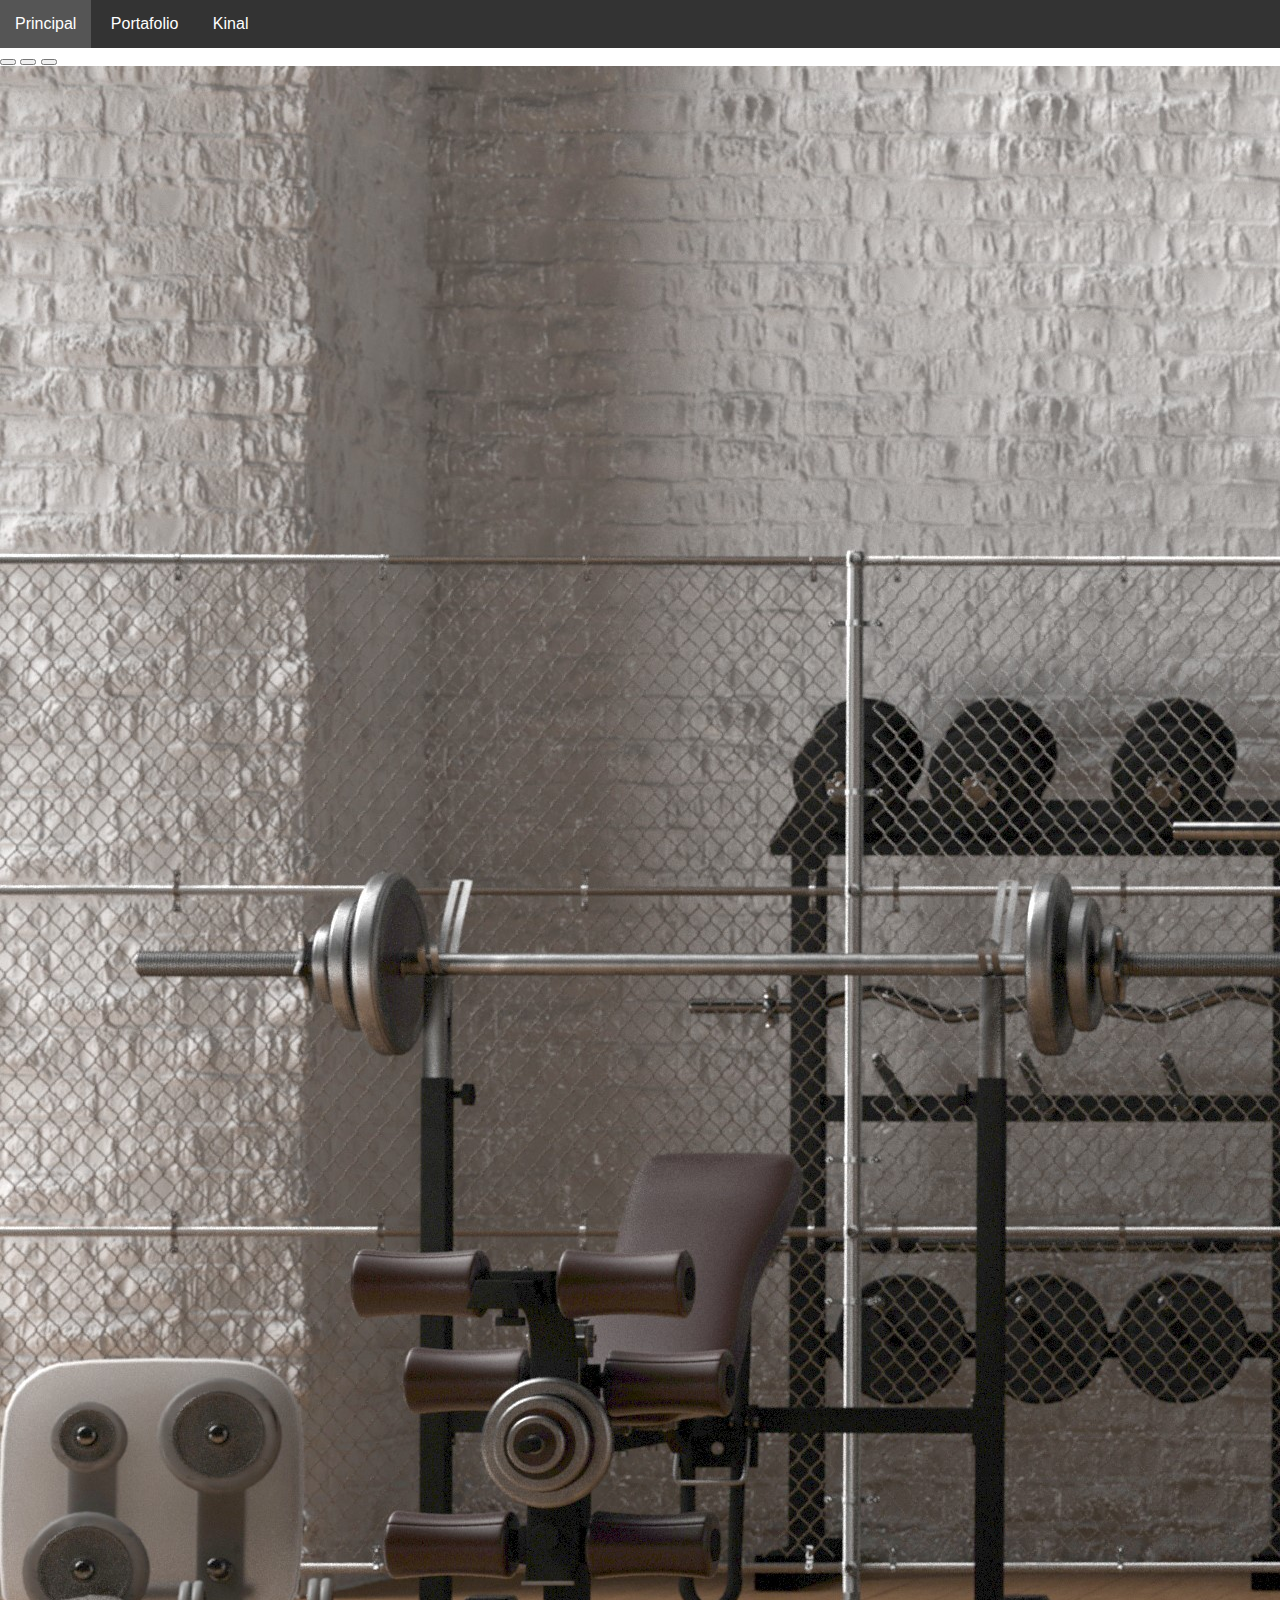
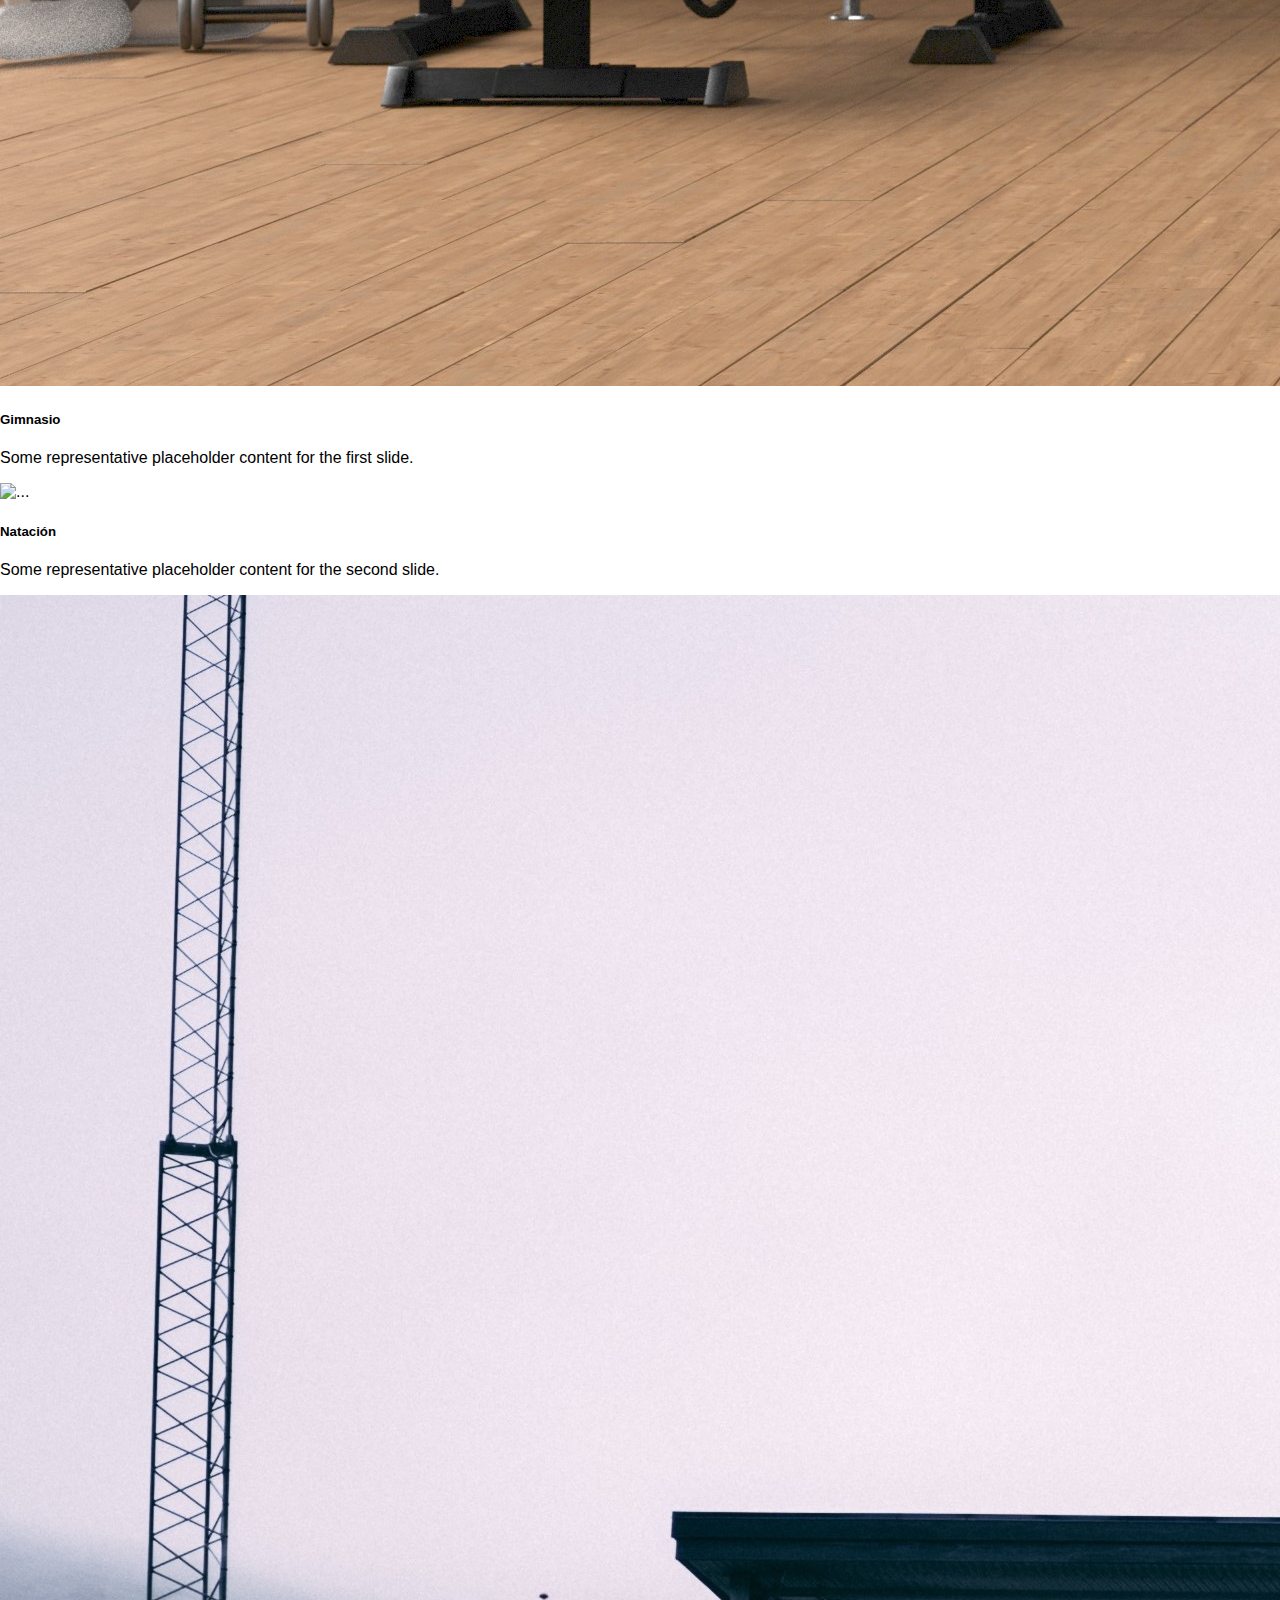
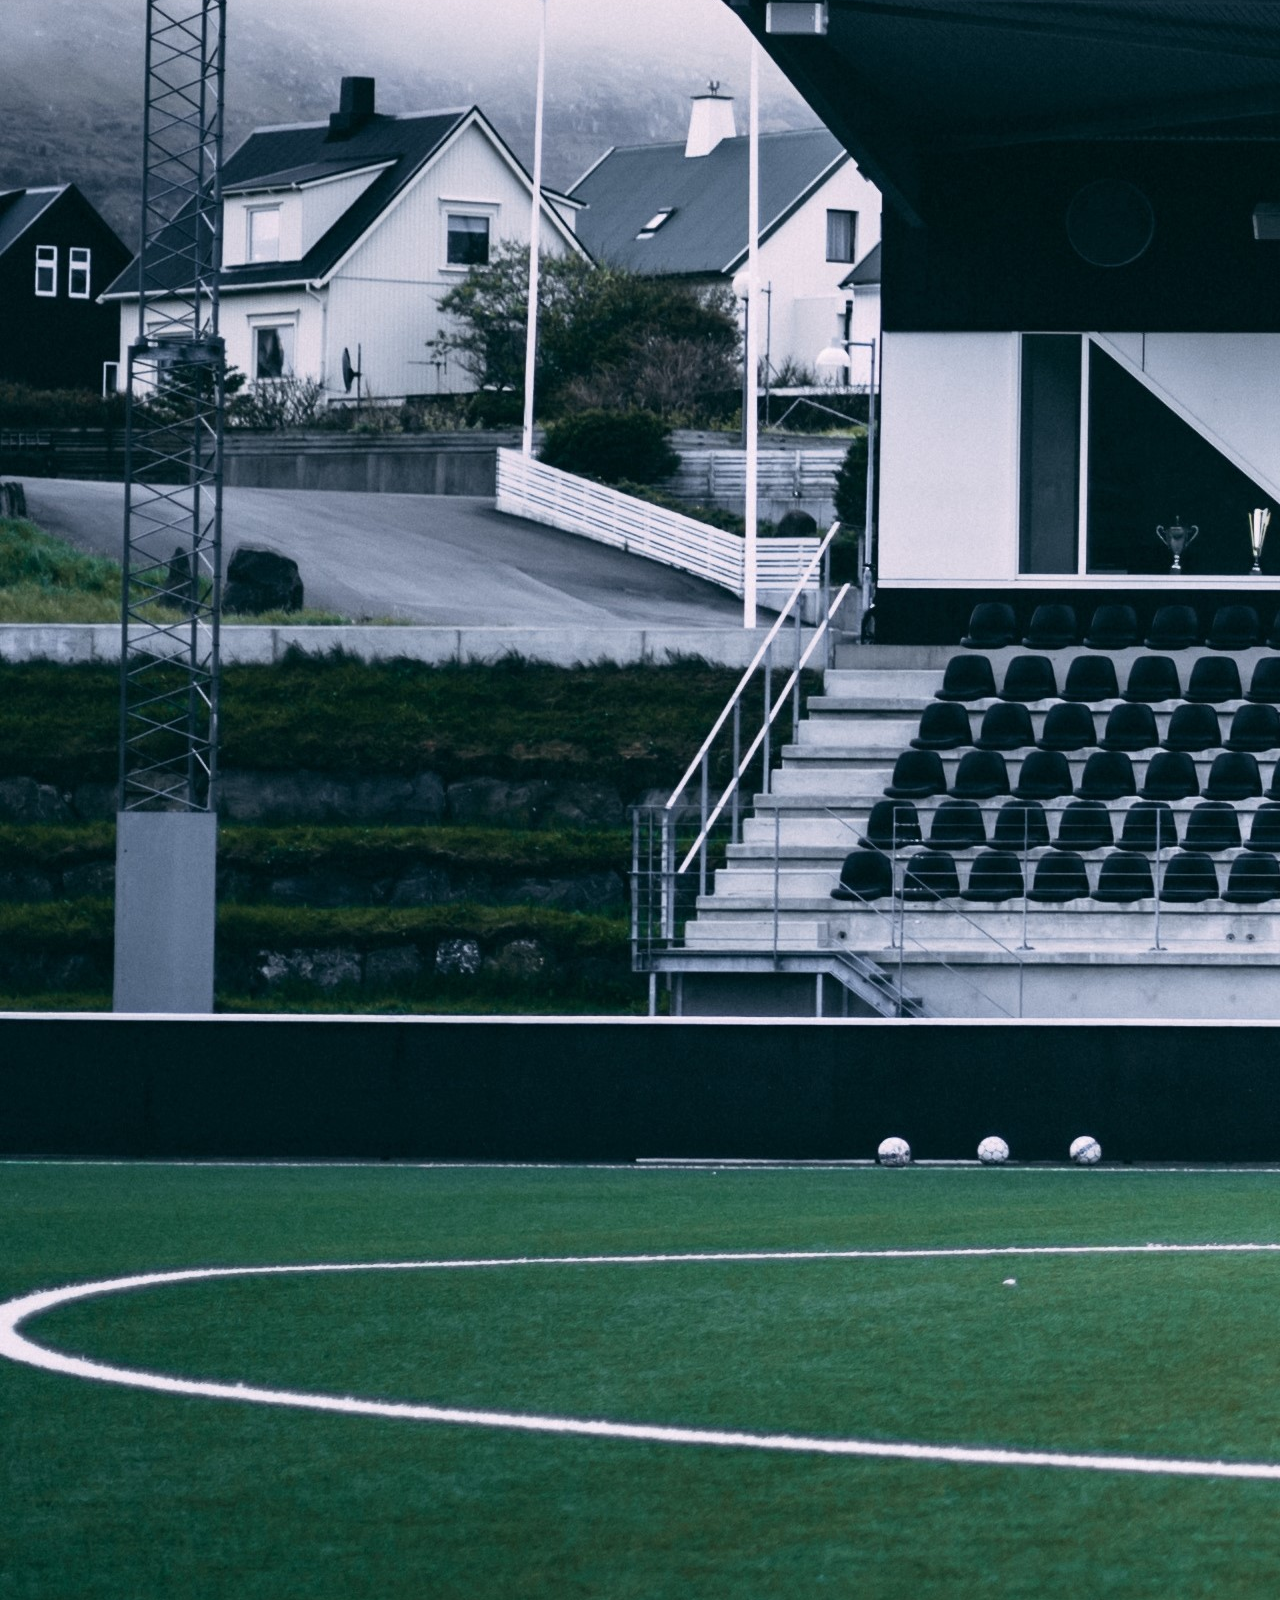
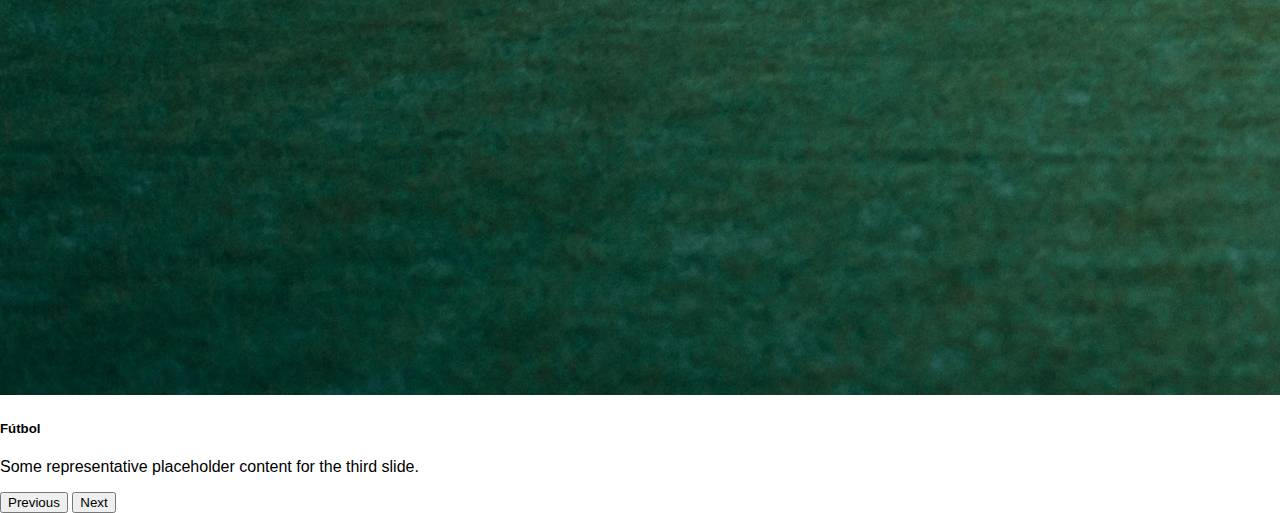
==== index.html @ d489a266 "Se agrego una barra con los temas Principal, portafolio y Kinal y se agrego un carusel con imagenes " ====
<!doctype html>
<html lang="en">

<head>
    <meta charset="utf-8">
    <meta name="viewport" content="width=device-width, initial-scale=1">
    <title>Pagina principal</title>
    <link rel="stylesheet" href="assets/estilos/styleindex.css">
    <link href="https://cdn.jsdelivr.net/npm/bootstrap@5.3.2/dist/css/bootstrap.min.css" rel="stylesheet"
        integrity="sha384-T3c6CoIi6uLrA9TneNEoa7RxnatzjcDSCmG1MXxSR1GAsXEV/Dwwykc2MPK8M2HN" crossorigin="anonymous">
</head>

<body>

    <div class="navbar">
        <ul class="nav-list">
            <li><a href="#">Principal</a></li>
            <li><a href="#">Portafolio</a></li>
            <li><a href="#">Kinal</a></li>
        </ul>
    </div>
    <div id="carousel" class="carousel carousel-dark slide">
        <div class="carousel-indicators">
            <button type="button" data-bs-target="#carousel" data-bs-slide-to="0" class="active"
                aria-current="true" aria-label="Slide 1"></button>
            <button type="button" data-bs-target="#carousel" data-bs-slide-to="1"
                aria-label="Slide 2"></button>
            <button type="button" data-bs-target="#carousel" data-bs-slide-to="2"
                aria-label="Slide 3"></button>
        </div>
        <div class="carousel-inner">
            <div class="carousel-item active" data-bs-interval="10000">
                <img src="Imagenes/1ra.jpg" class="d-block w-100" alt="...">
                <div class="carousel-caption d-none d-md-block">
                    <h5>Gimnasio</h5>
                    <p>Some representative placeholder content for the first slide.</p>
                </div>
            </div>
            <div class="carousel-item" data-bs-interval="2000">
                <img src="Imagenes/2da.jpg" class="d-block w-100" alt="...">
                <div class="carousel-caption d-none d-md-block">
                    <h5>Natación</h5>
                    <p>Some representative placeholder content for the second slide.</p>
                </div>
            </div>
            <div class="carousel-item">
                <img src="Imagenes/3ra.jpg" class="d-block w-100" alt="...">
                <div class="carousel-caption d-none d-md-block">
                    <h5>Fútbol</h5>
                    <p>Some representative placeholder content for the third slide.</p>
                </div>
            </div>
        </div>
        <button class="carousel-control-prev" type="button" data-bs-target="#carousel" data-bs-slide="prev">
            <span class="carousel-control-prev-icon" aria-hidden="true"></span>
            <span class="visually-hidden">Previous</span>
        </button>
        <button class="carousel-control-next" type="button" data-bs-target="#carousel" data-bs-slide="next">
            <span class="carousel-control-next-icon" aria-hidden="true"></span>
            <span class="visually-hidden">Next</span>
        </button>
    </div>

    <script src="https://cdn.jsdelivr.net/npm/bootstrap@5.3.2/dist/js/bootstrap.bundle.min.js"
        integrity="sha384-C6RzsynM9kWDrMNeT87bh95OGNyZPhcTNXj1NW7RuBCsyN/o0jlpcV8Qyq46cDfL"
        crossorigin="anonymous"></script>
</body>

</html>
---- assets/estilos/styleindex.css ----
body {
    margin: 0;
    font-family: Arial, sans-serif;
}

.navbar {
    background-color: #333;
    overflow: hidden;
}


.navbar .nav-list {
    list-style-type: none;
    margin: 0;
    padding: 0;
    float: left;
}

.navbar .nav-list li {
    display: inline;
}

.navbar .nav-list li a {
    display: inline-block;
    padding: 15px;
    color: white;
    text-decoration: none;
}

.navbar .nav-list li a:hover {
    background-color: #555;
}
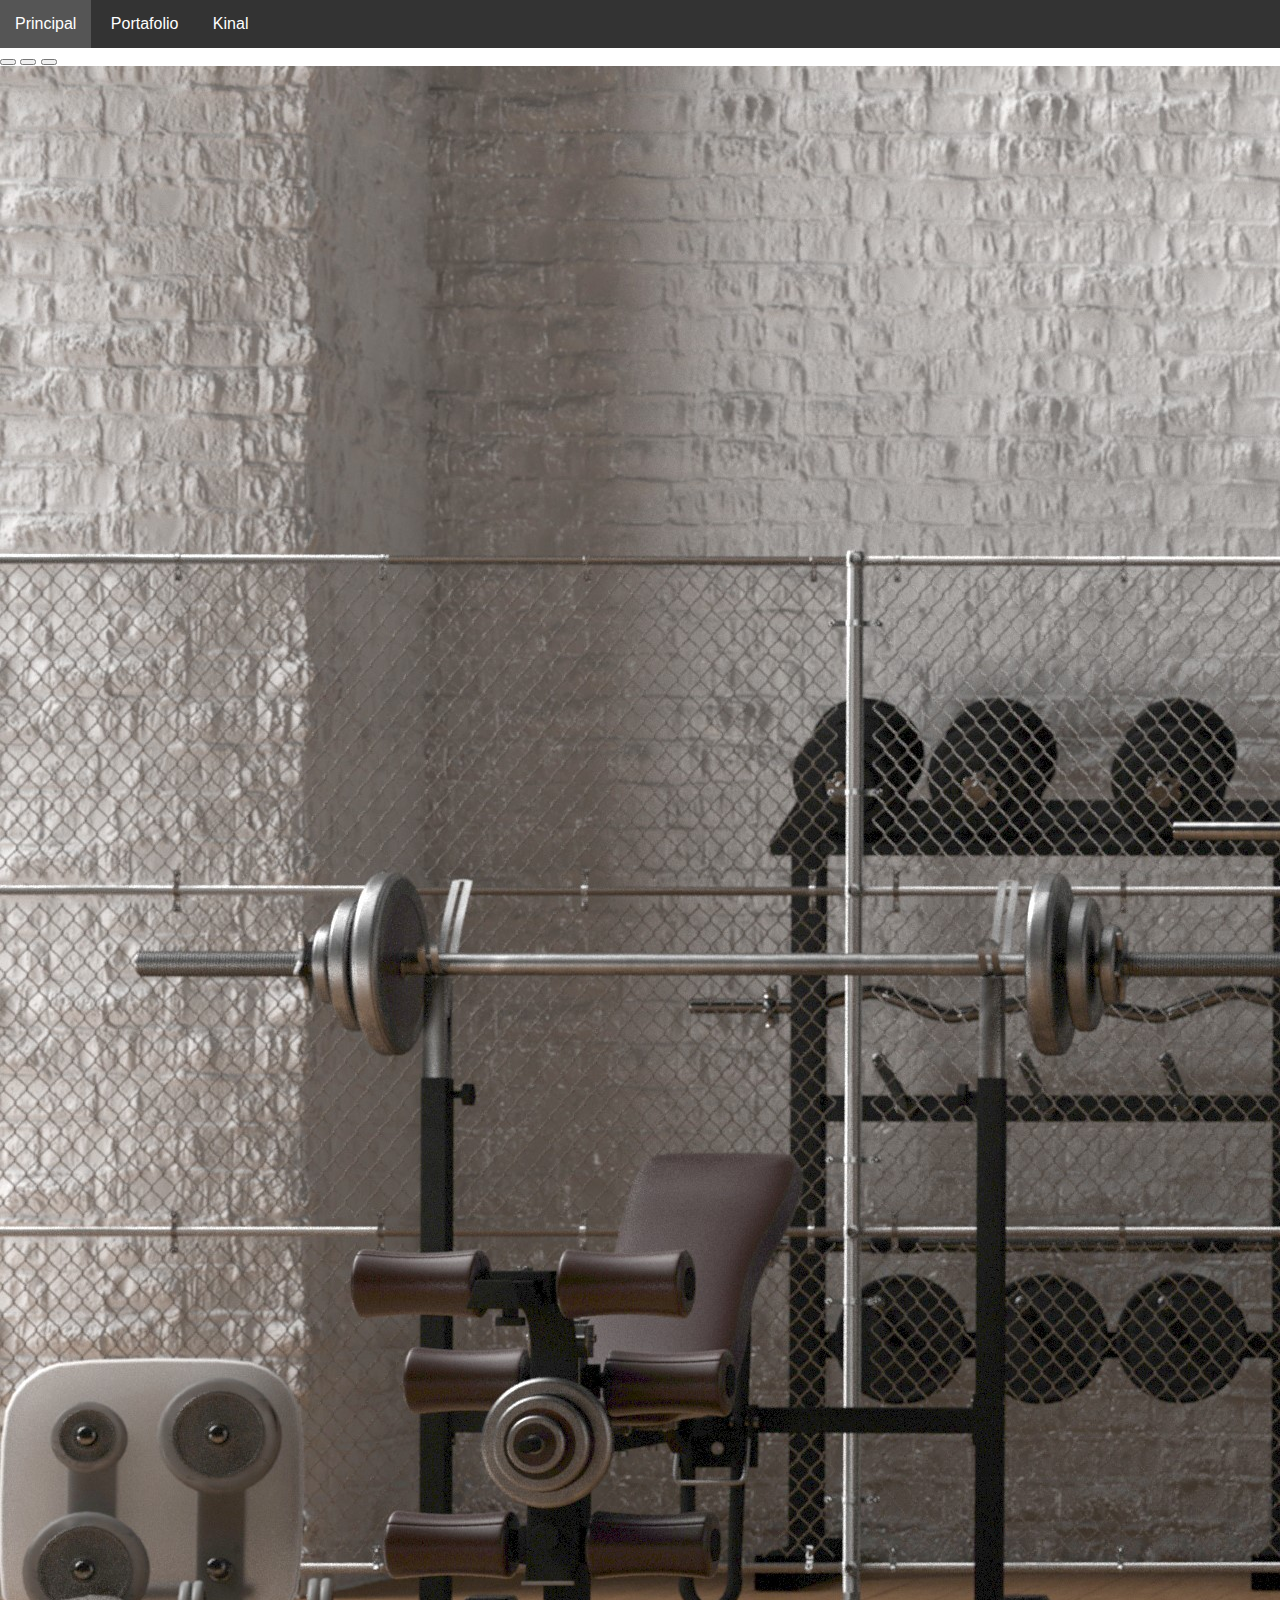
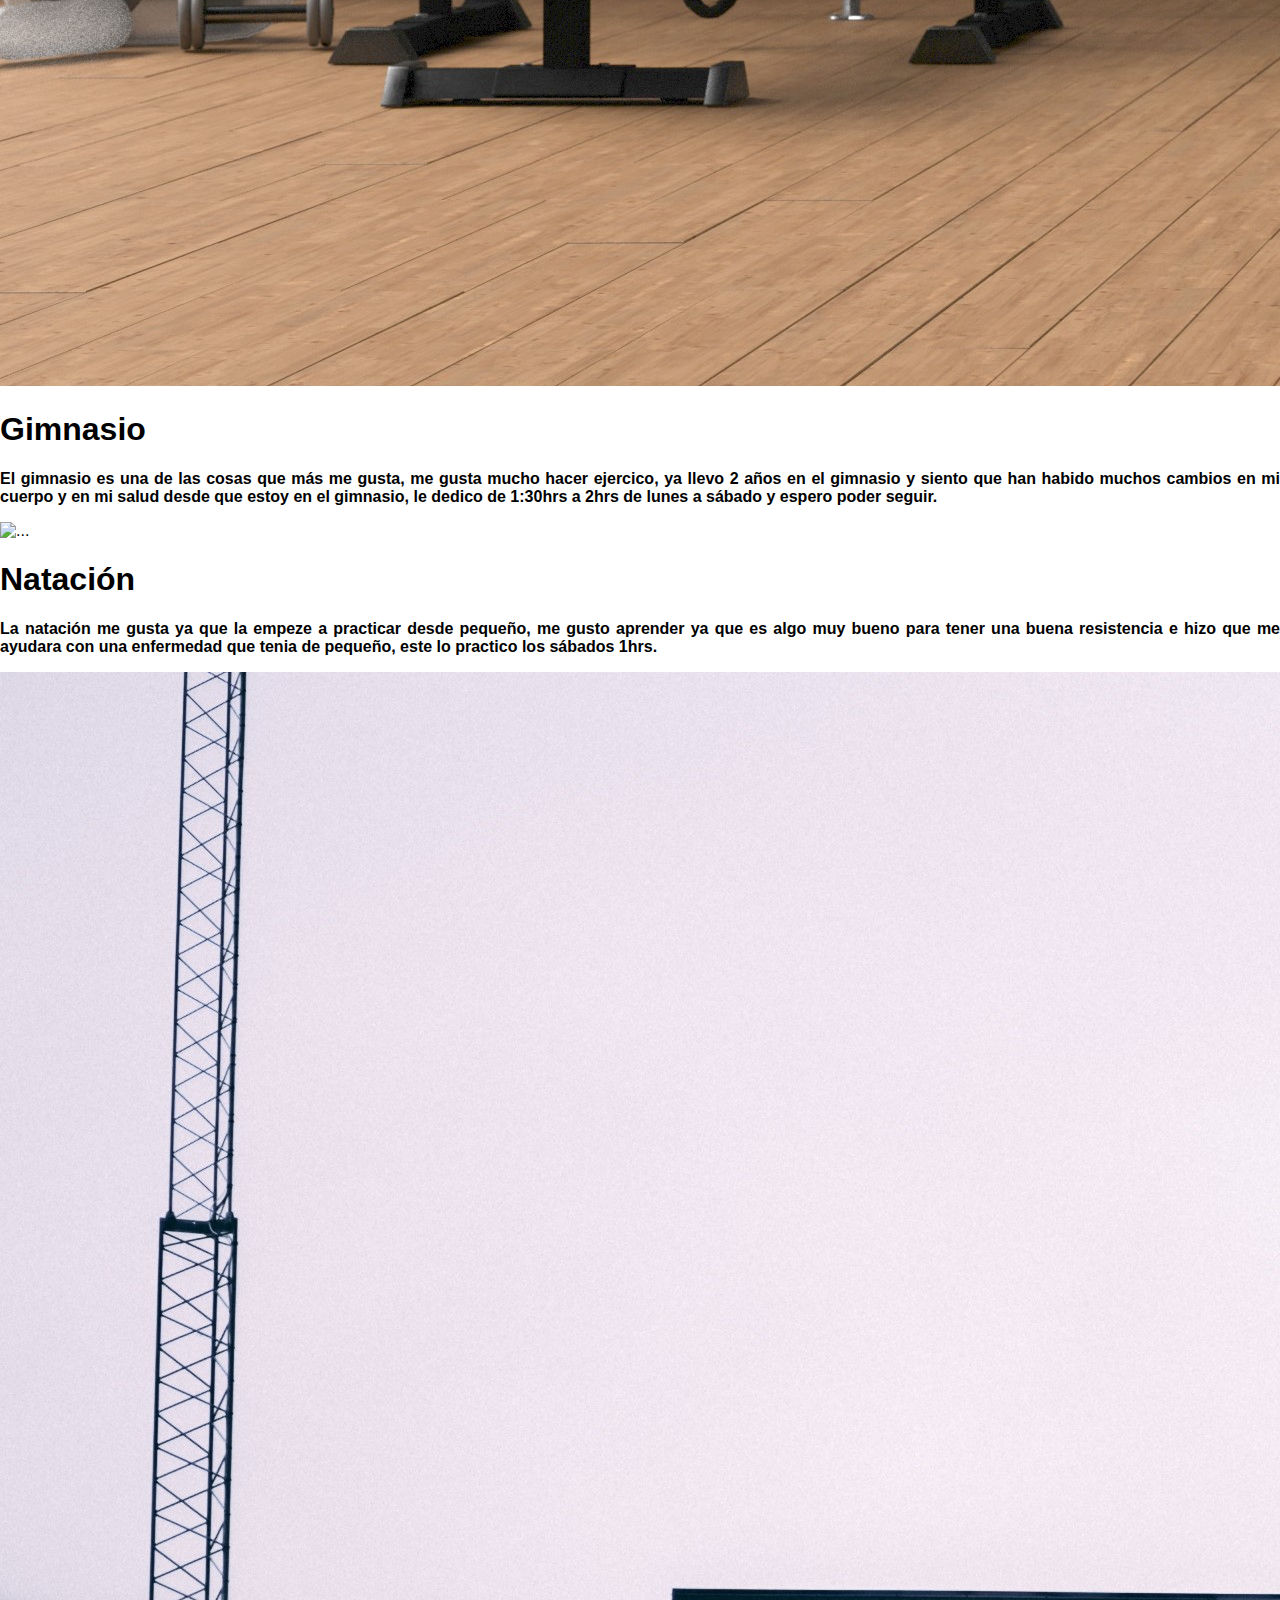
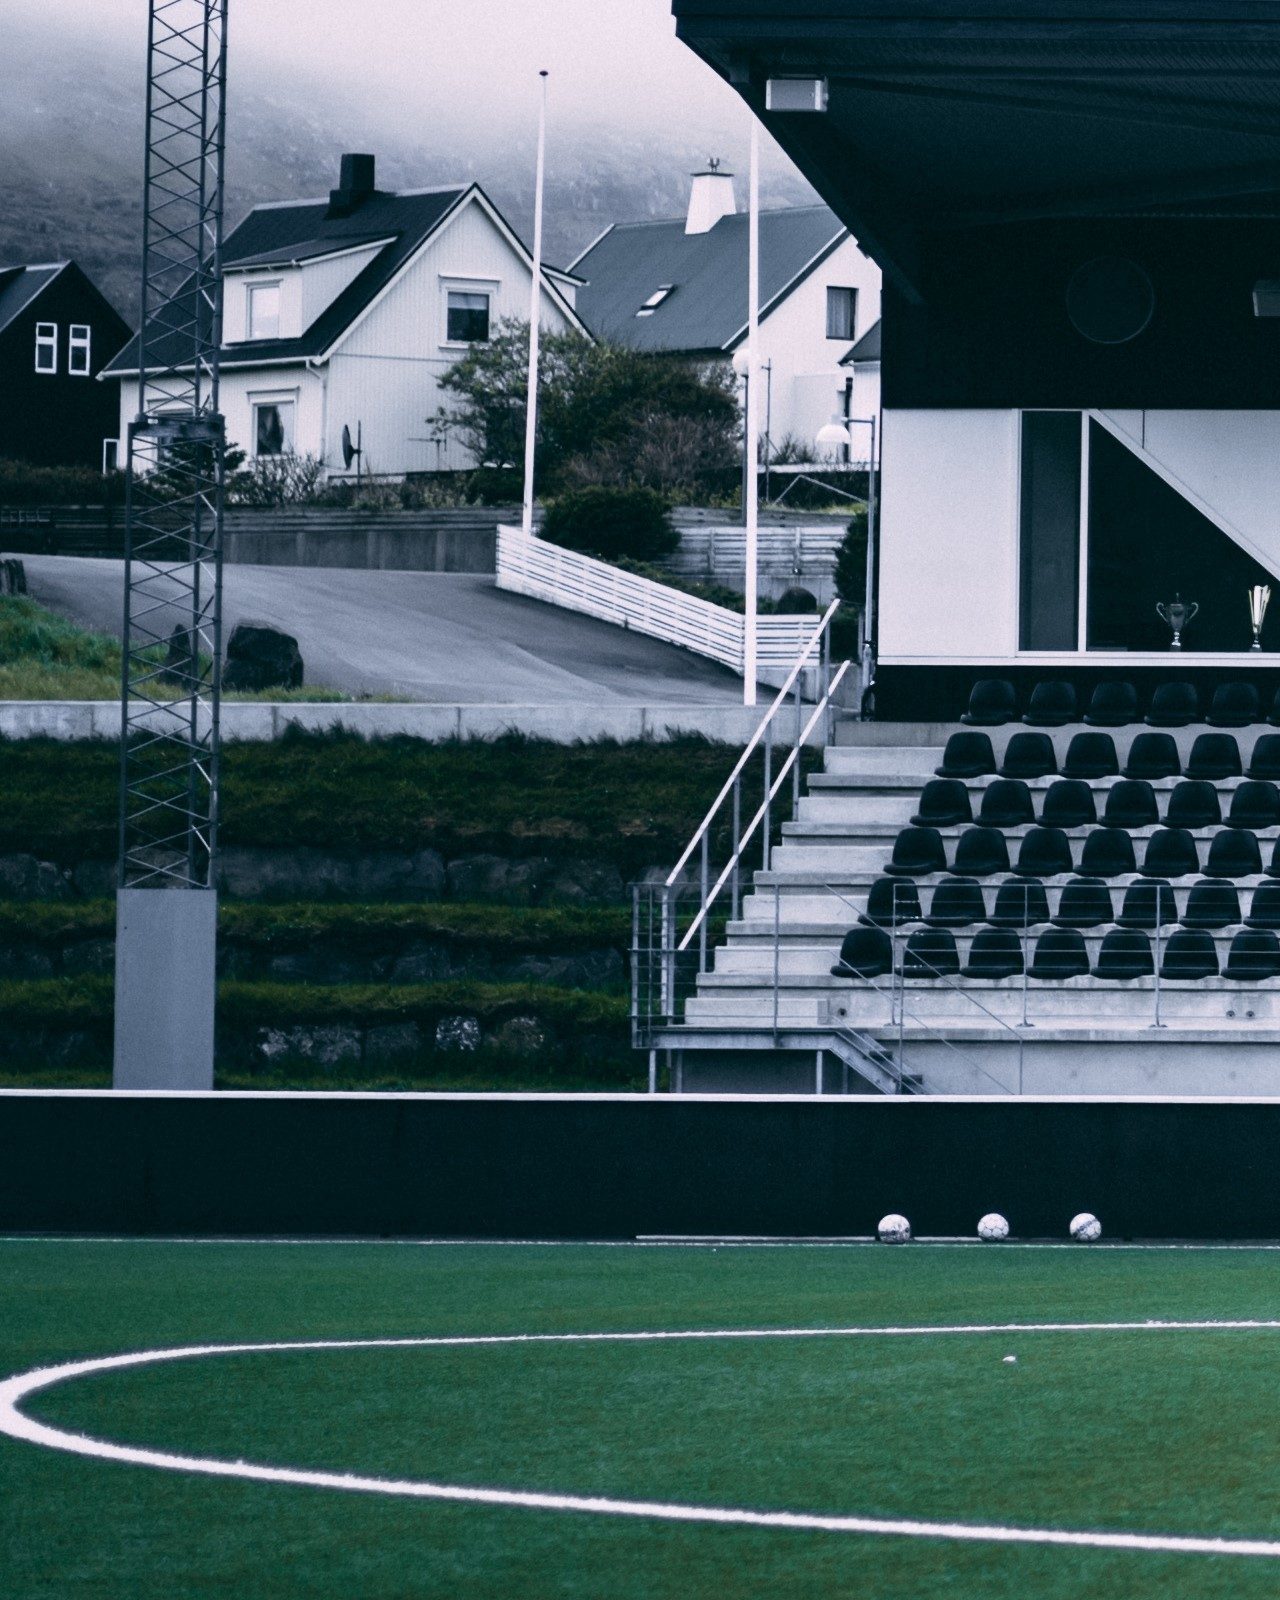
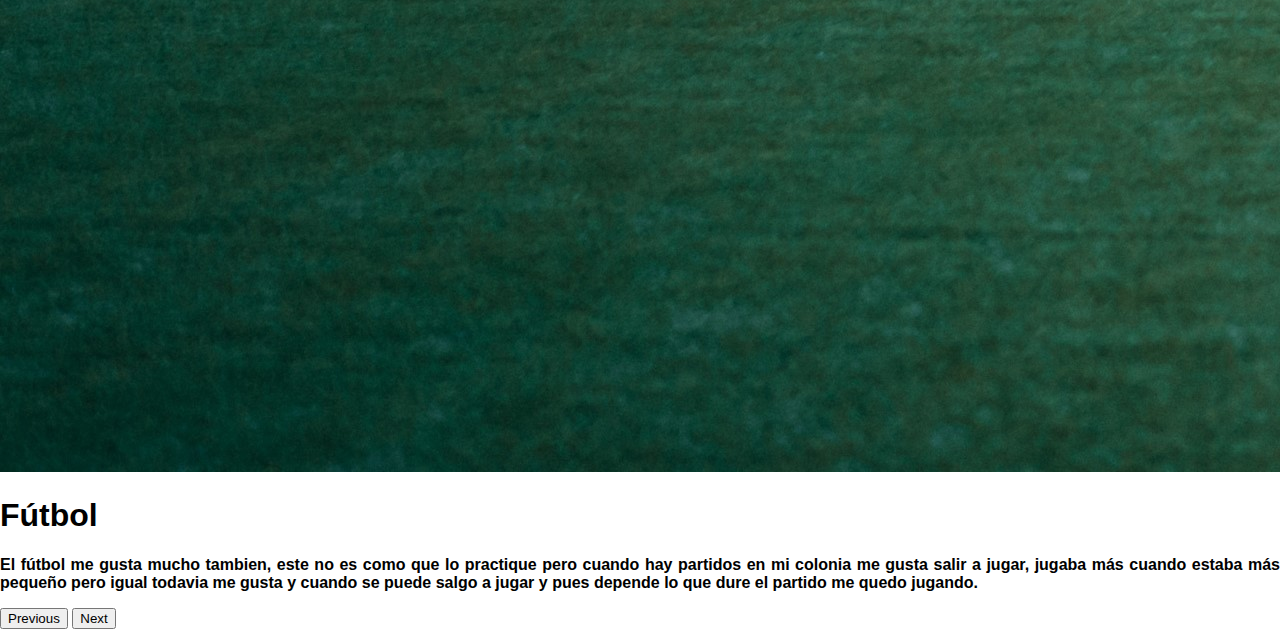
==== commit 6edb570e: "Termine de organizar mi pagina principal y empeze con mi portafolio agregando bootstrap, tambien agr" ====
--- a/index.html
+++ b/index.html
@@ -14,40 +14,50 @@
 
     <div class="navbar">
         <ul class="nav-list">
-            <li><a href="#">Principal</a></li>
-            <li><a href="#">Portafolio</a></li>
+            <li><a href="#index.html">Principal</a></li>
+            <li><a href="assets/paginas/portafolio.html">Portafolio</a></li>
             <li><a href="#">Kinal</a></li>
         </ul>
     </div>
     <div id="carousel" class="carousel carousel-dark slide">
         <div class="carousel-indicators">
-            <button type="button" data-bs-target="#carousel" data-bs-slide-to="0" class="active"
-                aria-current="true" aria-label="Slide 1"></button>
-            <button type="button" data-bs-target="#carousel" data-bs-slide-to="1"
-                aria-label="Slide 2"></button>
-            <button type="button" data-bs-target="#carousel" data-bs-slide-to="2"
-                aria-label="Slide 3"></button>
+            <button type="button" data-bs-target="#carousel" data-bs-slide-to="0" class="active" aria-current="true"
+                aria-label="Slide 1"></button>
+            <button type="button" data-bs-target="#carousel" data-bs-slide-to="1" aria-label="Slide 2"></button>
+            <button type="button" data-bs-target="#carousel" data-bs-slide-to="2" aria-label="Slide 3"></button>
         </div>
         <div class="carousel-inner">
             <div class="carousel-item active" data-bs-interval="10000">
-                <img src="Imagenes/1ra.jpg" class="d-block w-100" alt="...">
+                <img src="/assets/Imagenes/1ra.jpg" class="d-block w-100" alt="...">
                 <div class="carousel-caption d-none d-md-block">
-                    <h5>Gimnasio</h5>
-                    <p>Some representative placeholder content for the first slide.</p>
+                    <h1 class="titulo">Gimnasio</h1>
+                    <p class="parrafo"> El gimnasio es una de las cosas que más me gusta, me gusta mucho hacer ejercico, ya llevo 2 años 
+                        en el gimnasio y siento que han habido muchos cambios en mi cuerpo y en mi salud desde que estoy en el gimnasio,
+                        le dedico de 1:30hrs a 2hrs de lunes a sábado y espero poder seguir.
+                    </p>
+
                 </div>
             </div>
             <div class="carousel-item" data-bs-interval="2000">
-                <img src="Imagenes/2da.jpg" class="d-block w-100" alt="...">
+                <img src="/assets/Imagenes/2da.jpg" class="d-block w-100" alt="...">
                 <div class="carousel-caption d-none d-md-block">
-                    <h5>Natación</h5>
-                    <p>Some representative placeholder content for the second slide.</p>
+                    <h1 class="titulo">Natación</h1>
+                    <p class="parrafo">La natación me gusta ya que la empeze a practicar desde pequeño, me gusto aprender ya que 
+                        es algo muy bueno para tener una buena resistencia e hizo que me ayudara con una enfermedad
+                        que tenia de pequeño, este lo practico los sábados 1hrs.
+
+                    </p>
                 </div>
             </div>
             <div class="carousel-item">
-                <img src="Imagenes/3ra.jpg" class="d-block w-100" alt="...">
+                <img src="/assets/Imagenes/3ra.jpg" class="d-block w-100" alt="...">
                 <div class="carousel-caption d-none d-md-block">
-                    <h5>Fútbol</h5>
-                    <p>Some representative placeholder content for the third slide.</p>
+                    <h1 class="titulo">Fútbol</h1>
+                    <p class="parrafo"> El fútbol me gusta mucho tambien, este no es como que lo practique pero cuando hay partidos en mi colonia 
+                        me gusta salir a jugar, jugaba más cuando estaba más pequeño pero igual todavia me gusta y cuando se puede 
+                        salgo a jugar y pues depende lo que dure el partido me quedo jugando.
+
+                    </p>
                 </div>
             </div>
         </div>
--- a/assets/estilos/styleindex.css
+++ b/assets/estilos/styleindex.css
@@ -31,4 +31,15 @@
     background-color: #555;
 }
 
+.titulo{
+    font-weight: bold;
+}
 
+.parrafo{
+    color: black;
+    font-weight: bold;
+    text-align: justify;
+}
+
+
+
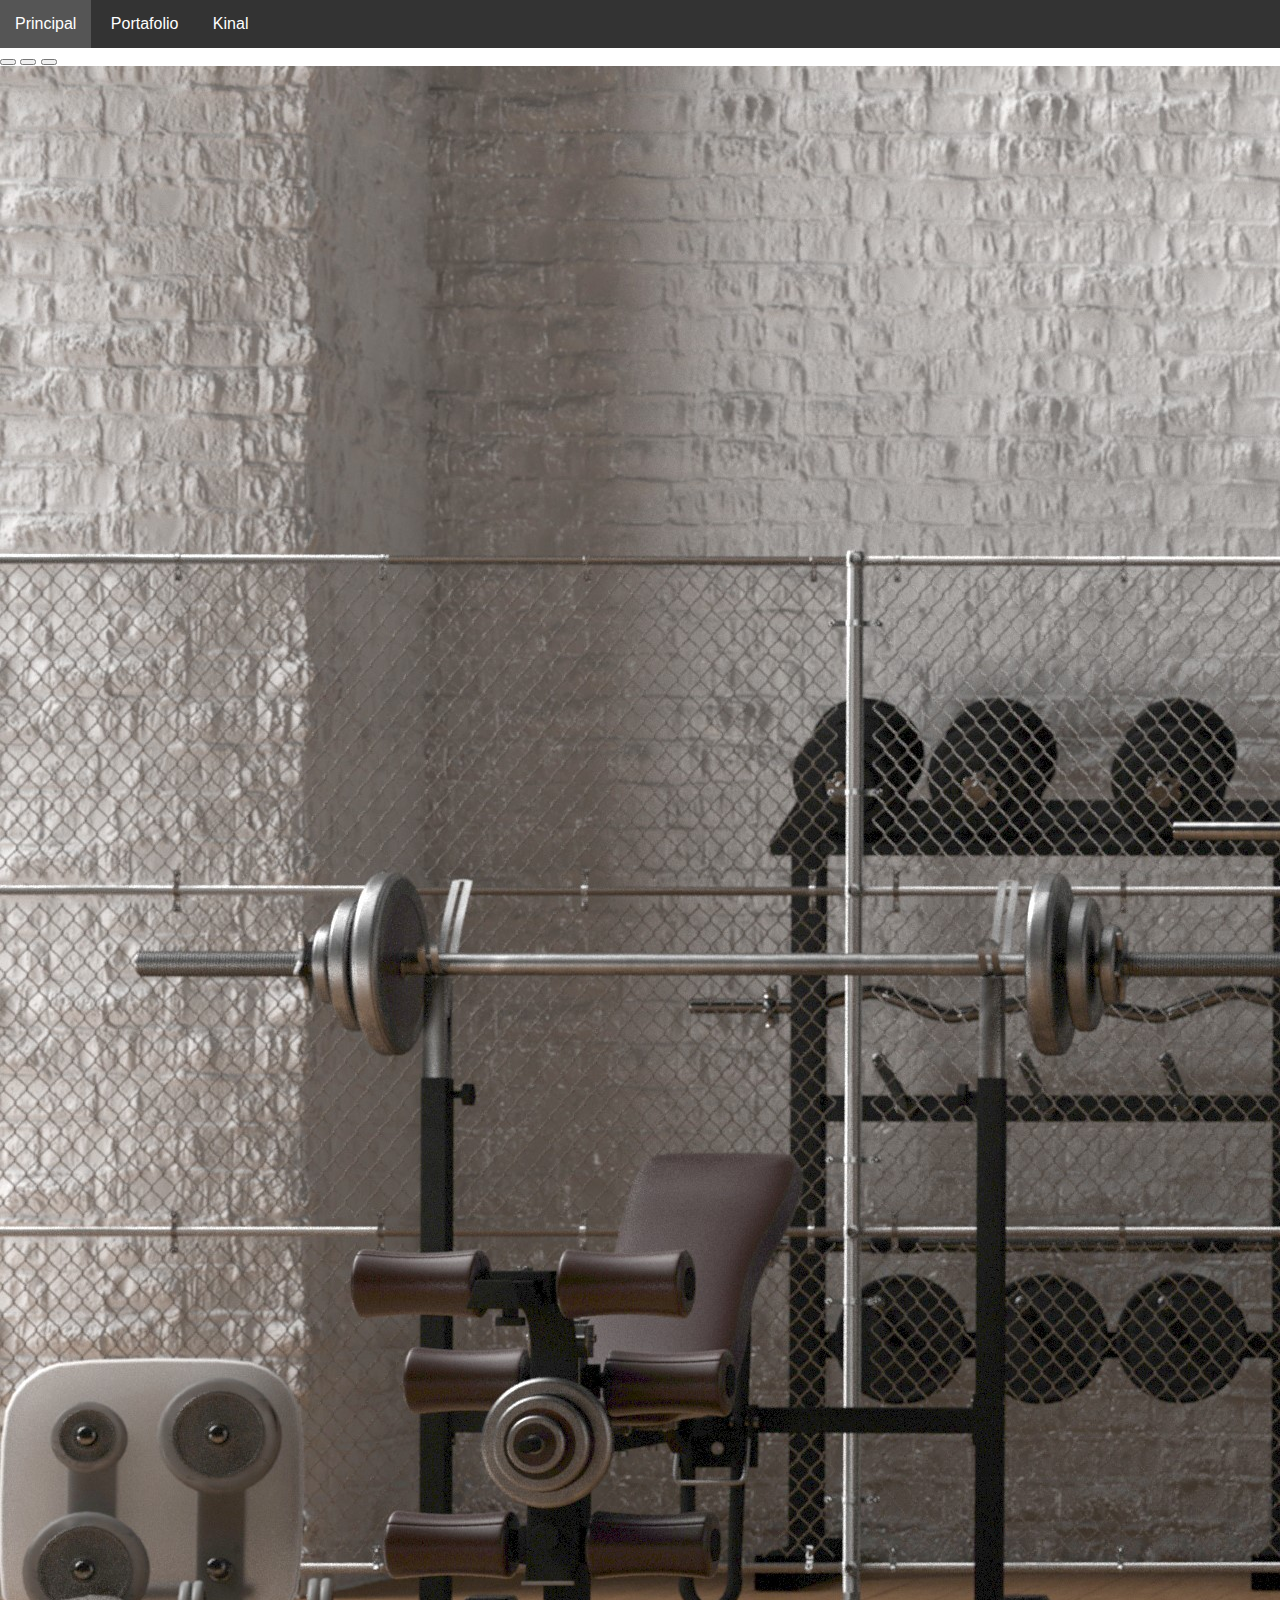
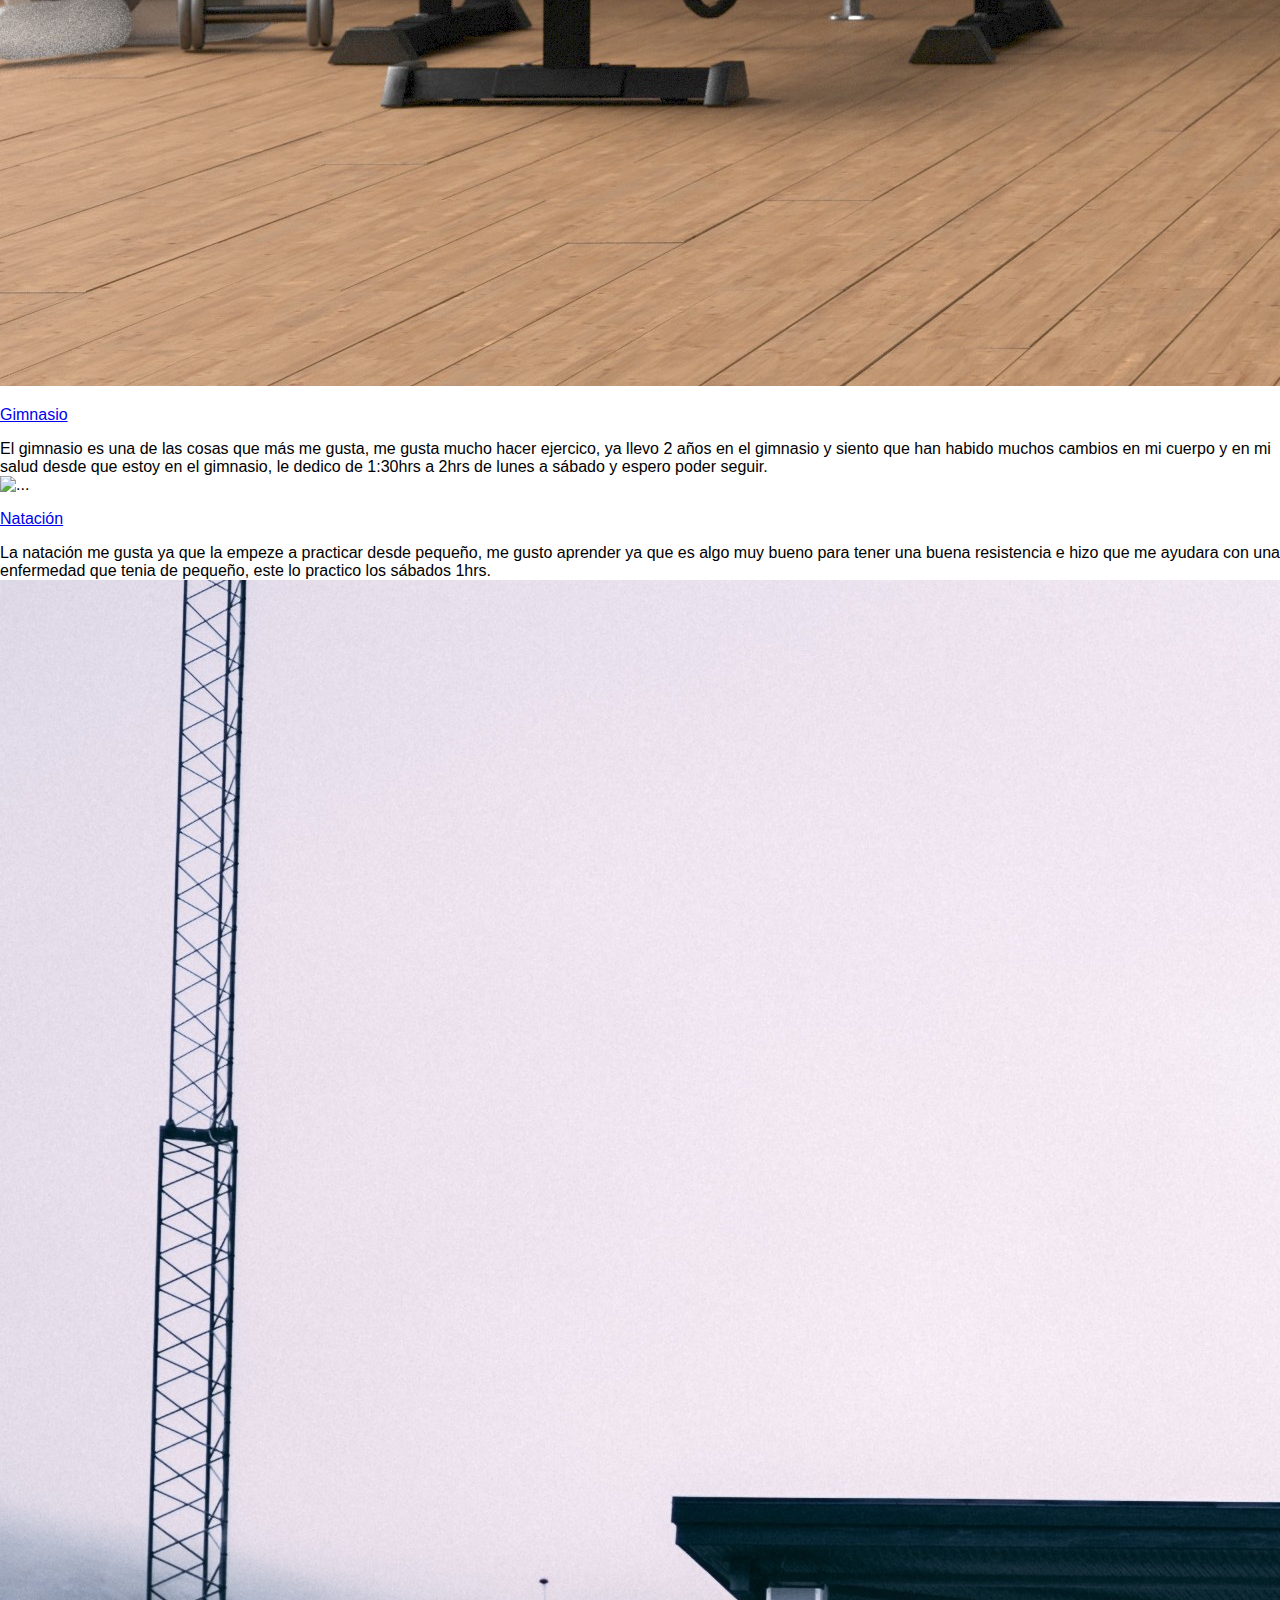
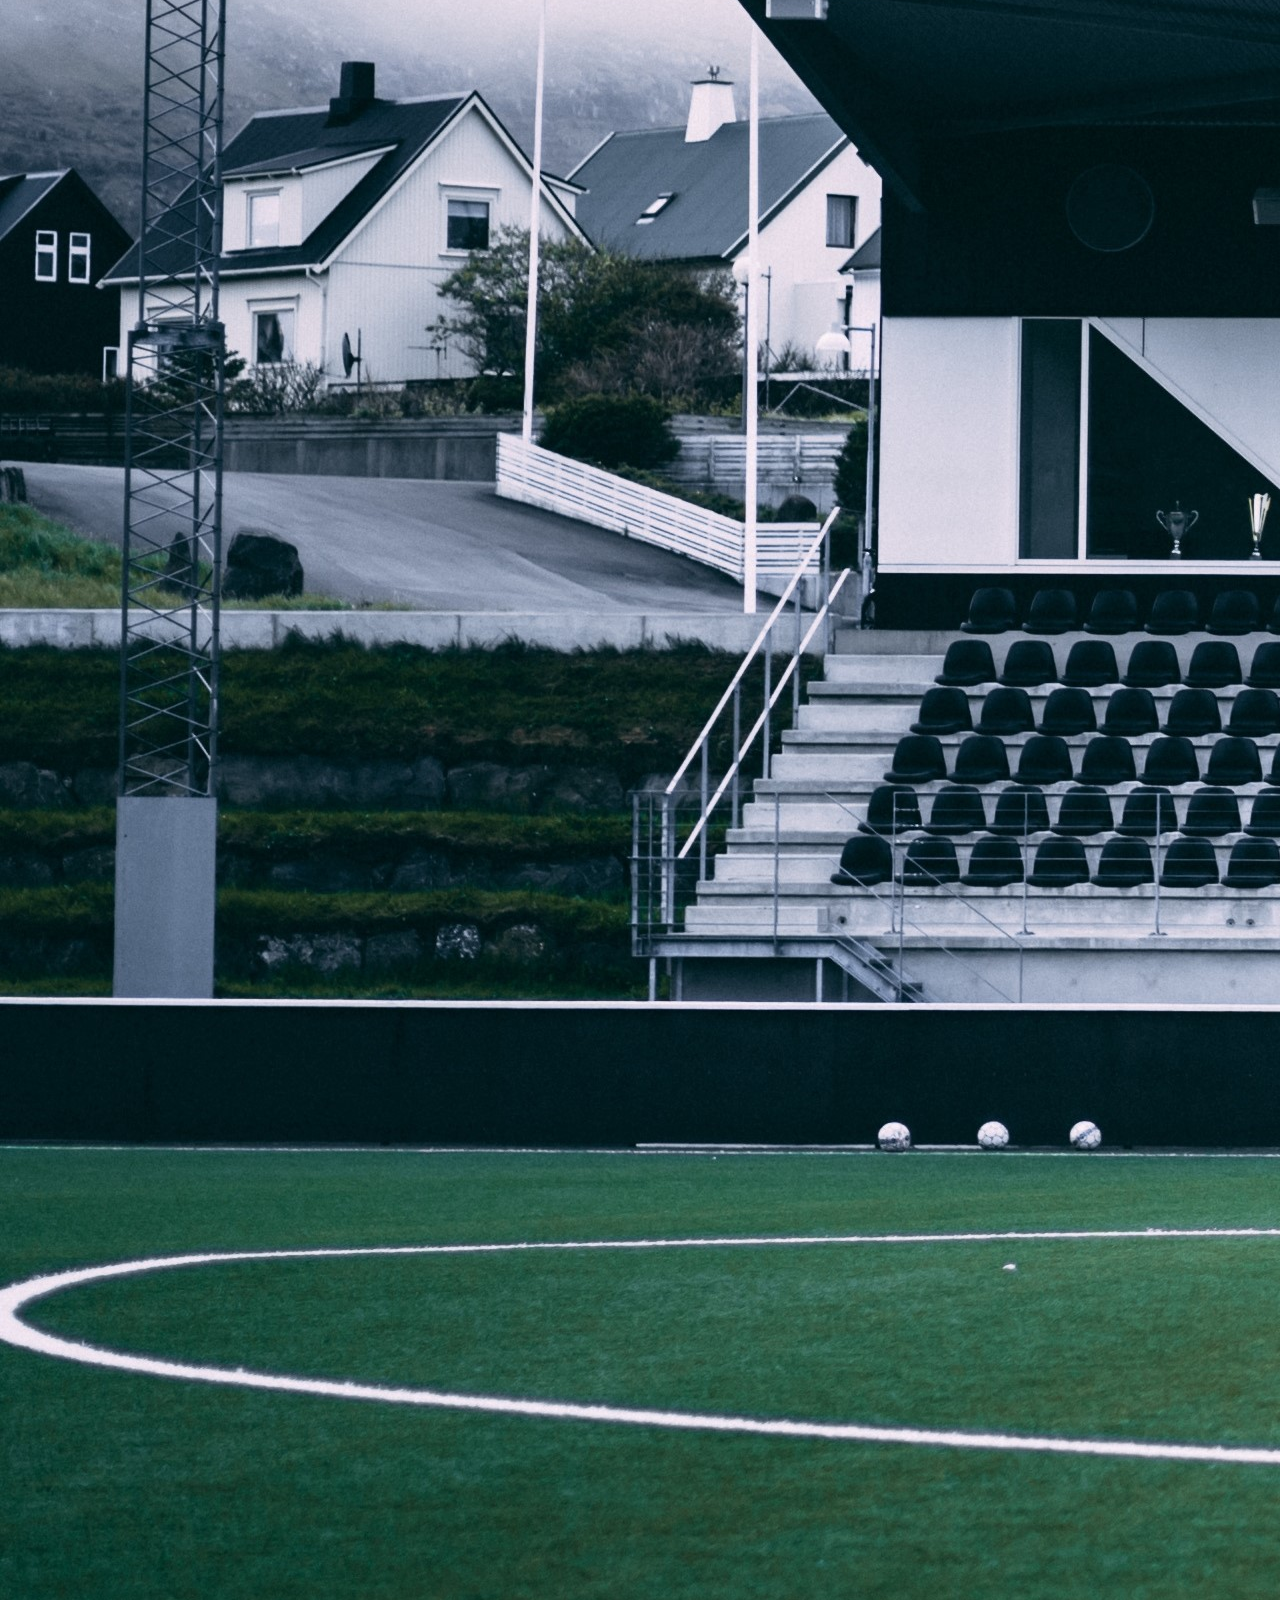
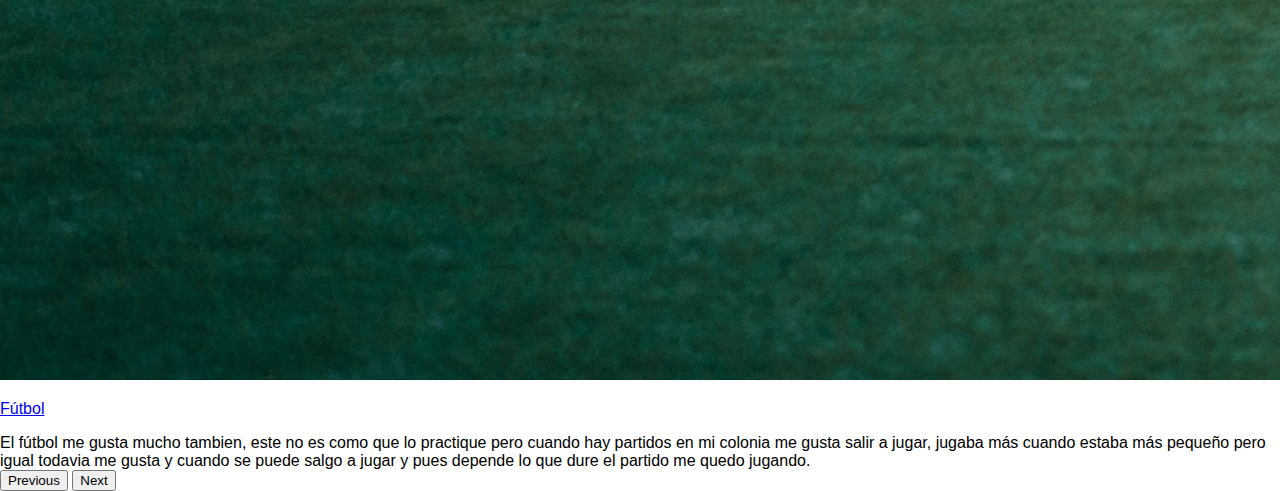
==== commit 0c3b7f87: "Hice unos ajustes en el principal, agregue botones que se despliegan, tambien agregue proyectos a mi" ====
--- a/index.html
+++ b/index.html
@@ -15,8 +15,8 @@
     <div class="navbar">
         <ul class="nav-list">
             <li><a href="#index.html">Principal</a></li>
-            <li><a href="assets/paginas/portafolio.html">Portafolio</a></li>
-            <li><a href="#">Kinal</a></li>
+            <li><a href="/assets/paginas/portafolio.html">Portafolio</a></li>
+            <li><a href="/assets/paginas/kinal.html">Kinal</a></li>
         </ul>
     </div>
     <div id="carousel" class="carousel carousel-dark slide">
@@ -30,34 +30,61 @@
             <div class="carousel-item active" data-bs-interval="10000">
                 <img src="/assets/Imagenes/1ra.jpg" class="d-block w-100" alt="...">
                 <div class="carousel-caption d-none d-md-block">
-                    <h1 class="titulo">Gimnasio</h1>
-                    <p class="parrafo"> El gimnasio es una de las cosas que más me gusta, me gusta mucho hacer ejercico, ya llevo 2 años 
-                        en el gimnasio y siento que han habido muchos cambios en mi cuerpo y en mi salud desde que estoy en el gimnasio,
-                        le dedico de 1:30hrs a 2hrs de lunes a sábado y espero poder seguir.
+
+                    <p>
+                        <a class="btn btn-dark" data-bs-toggle="collapse" href="#collaps" role="button"
+                            aria-expanded="false" aria-controls="collapseExample">
+                            Gimnasio
+                        </a>
                     </p>
+                    <div class="collapse" id="collaps">
+                        <div class="card card-body">
+                            El gimnasio es una de las cosas que más me gusta, me gusta mucho hacer ejercico, ya llevo 2
+                            años
+                            en el gimnasio y siento que han habido muchos cambios en mi cuerpo y en mi salud desde que
+                            estoy en el gimnasio,
+                            le dedico de 1:30hrs a 2hrs de lunes a sábado y espero poder seguir.
+                        </div>
+                    </div>
 
                 </div>
             </div>
             <div class="carousel-item" data-bs-interval="2000">
                 <img src="/assets/Imagenes/2da.jpg" class="d-block w-100" alt="...">
                 <div class="carousel-caption d-none d-md-block">
-                    <h1 class="titulo">Natación</h1>
-                    <p class="parrafo">La natación me gusta ya que la empeze a practicar desde pequeño, me gusto aprender ya que 
-                        es algo muy bueno para tener una buena resistencia e hizo que me ayudara con una enfermedad
-                        que tenia de pequeño, este lo practico los sábados 1hrs.
-
+                    <p>
+                        <a class="btn btn-dark" data-bs-toggle="collapse" href="#collaps" role="button"
+                            aria-expanded="false" aria-controls="collaps">
+                            Natación
+                        </a>
                     </p>
+                    <div class="collapse" id="collaps">
+                        <div class="card card-body">
+                            La natación me gusta ya que la empeze a practicar desde pequeño, me gusto
+                            aprender ya que es algo muy bueno para tener una buena resistencia e hizo que me ayudara con
+                            una enfermedad
+                            que tenia de pequeño, este lo practico los sábados 1hrs.
+                        </div>
+                    </div>
                 </div>
             </div>
             <div class="carousel-item">
                 <img src="/assets/Imagenes/3ra.jpg" class="d-block w-100" alt="...">
                 <div class="carousel-caption d-none d-md-block">
-                    <h1 class="titulo">Fútbol</h1>
-                    <p class="parrafo"> El fútbol me gusta mucho tambien, este no es como que lo practique pero cuando hay partidos en mi colonia 
-                        me gusta salir a jugar, jugaba más cuando estaba más pequeño pero igual todavia me gusta y cuando se puede 
+                    <p>
+                        <a class="btn btn-dark" data-bs-toggle="collapse" href="#collaps" role="button"
+                            aria-expanded="false" aria-controls="collaps">
+                            Fútbol
+                        </a>
+                    </p>
+                    <div class="collapse" id="collaps">
+                        <div class="card card-body">
+                        El fútbol me gusta mucho tambien, este no es como que lo practique pero cuando hay partidos en mi colonia
+                        me gusta salir a jugar, jugaba más cuando estaba más pequeño pero igual todavia me gusta y cuando se puede
                         salgo a jugar y pues depende lo que dure el partido me quedo jugando.
+                        </div>
+                    </div>
 
-                    </p>
                 </div>
             </div>
         </div>
--- a/assets/estilos/styleindex.css
+++ b/assets/estilos/styleindex.css
@@ -31,15 +31,11 @@
     background-color: #555;
 }
 
-.titulo{
-    font-weight: bold;
-}
-
-.parrafo{
-    color: black;
-    font-weight: bold;
-    text-align: justify;
-}
 
 
 
+
+
+
+
+
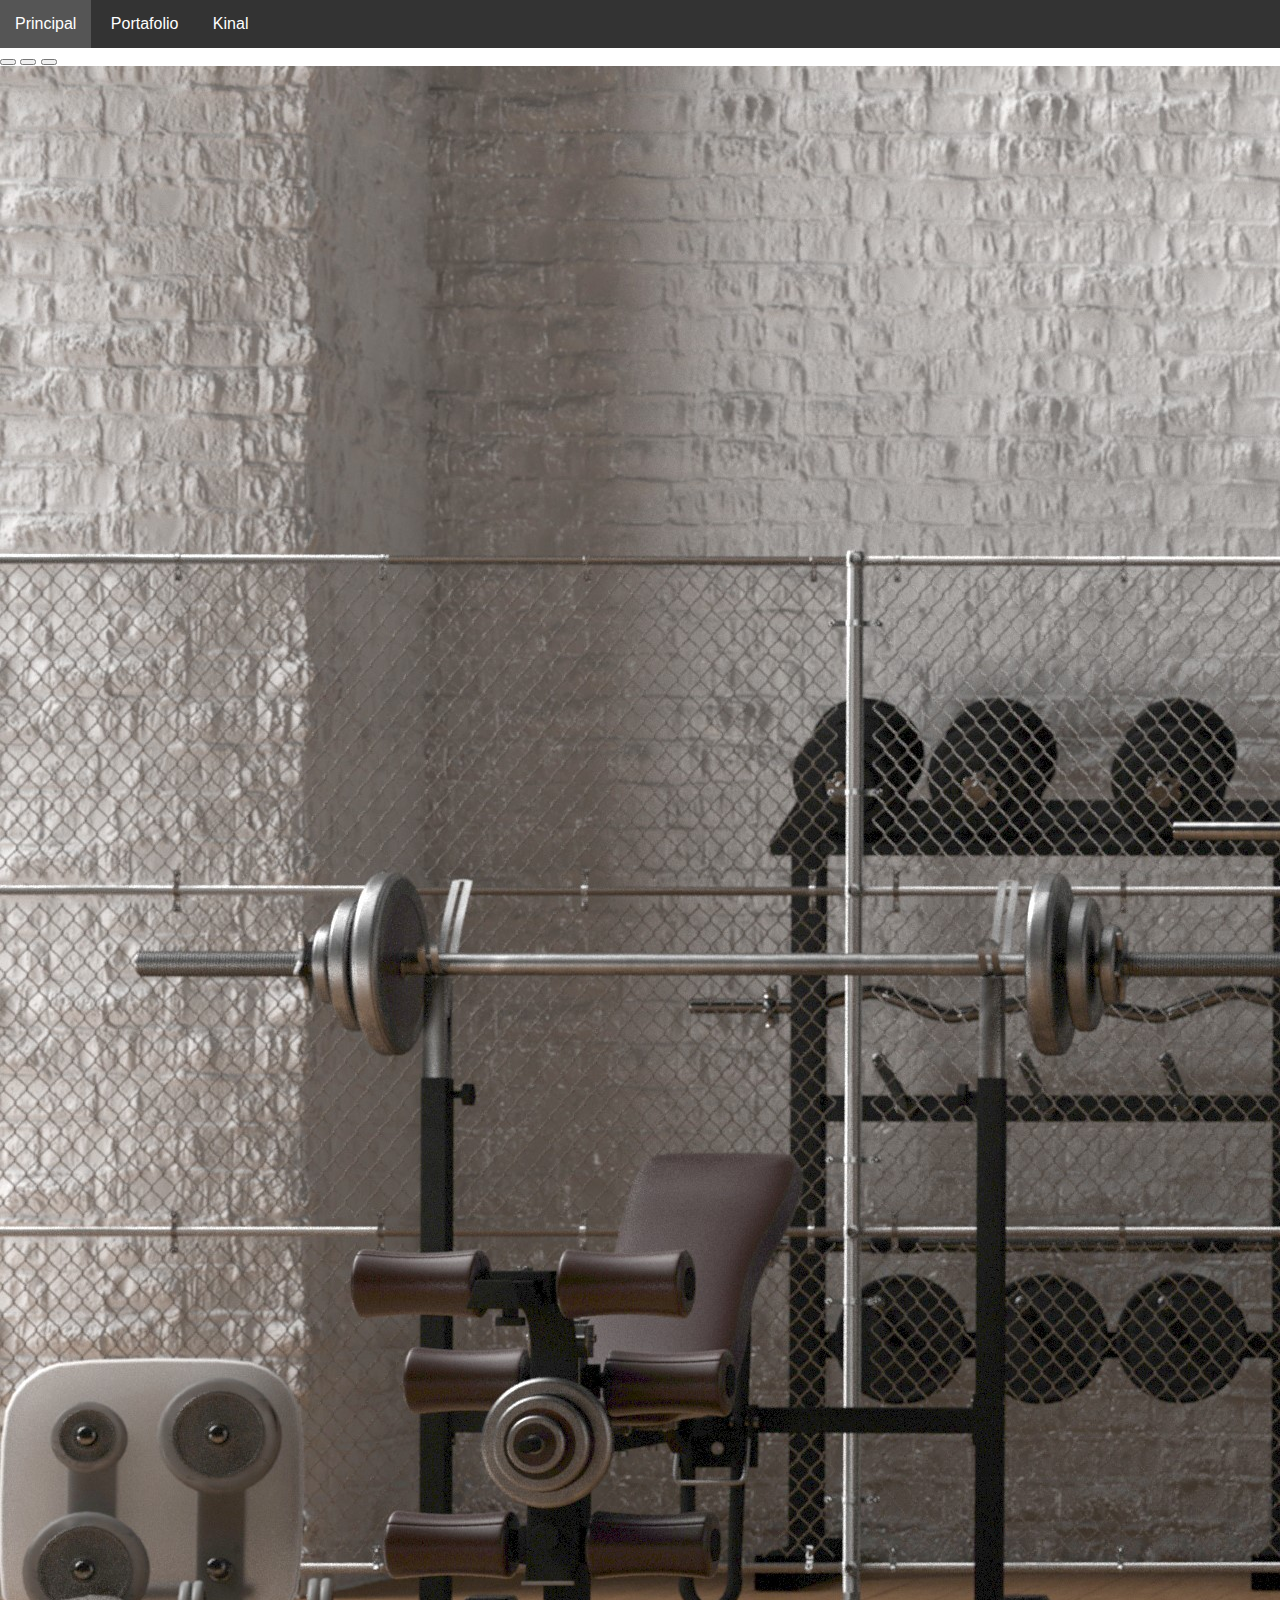
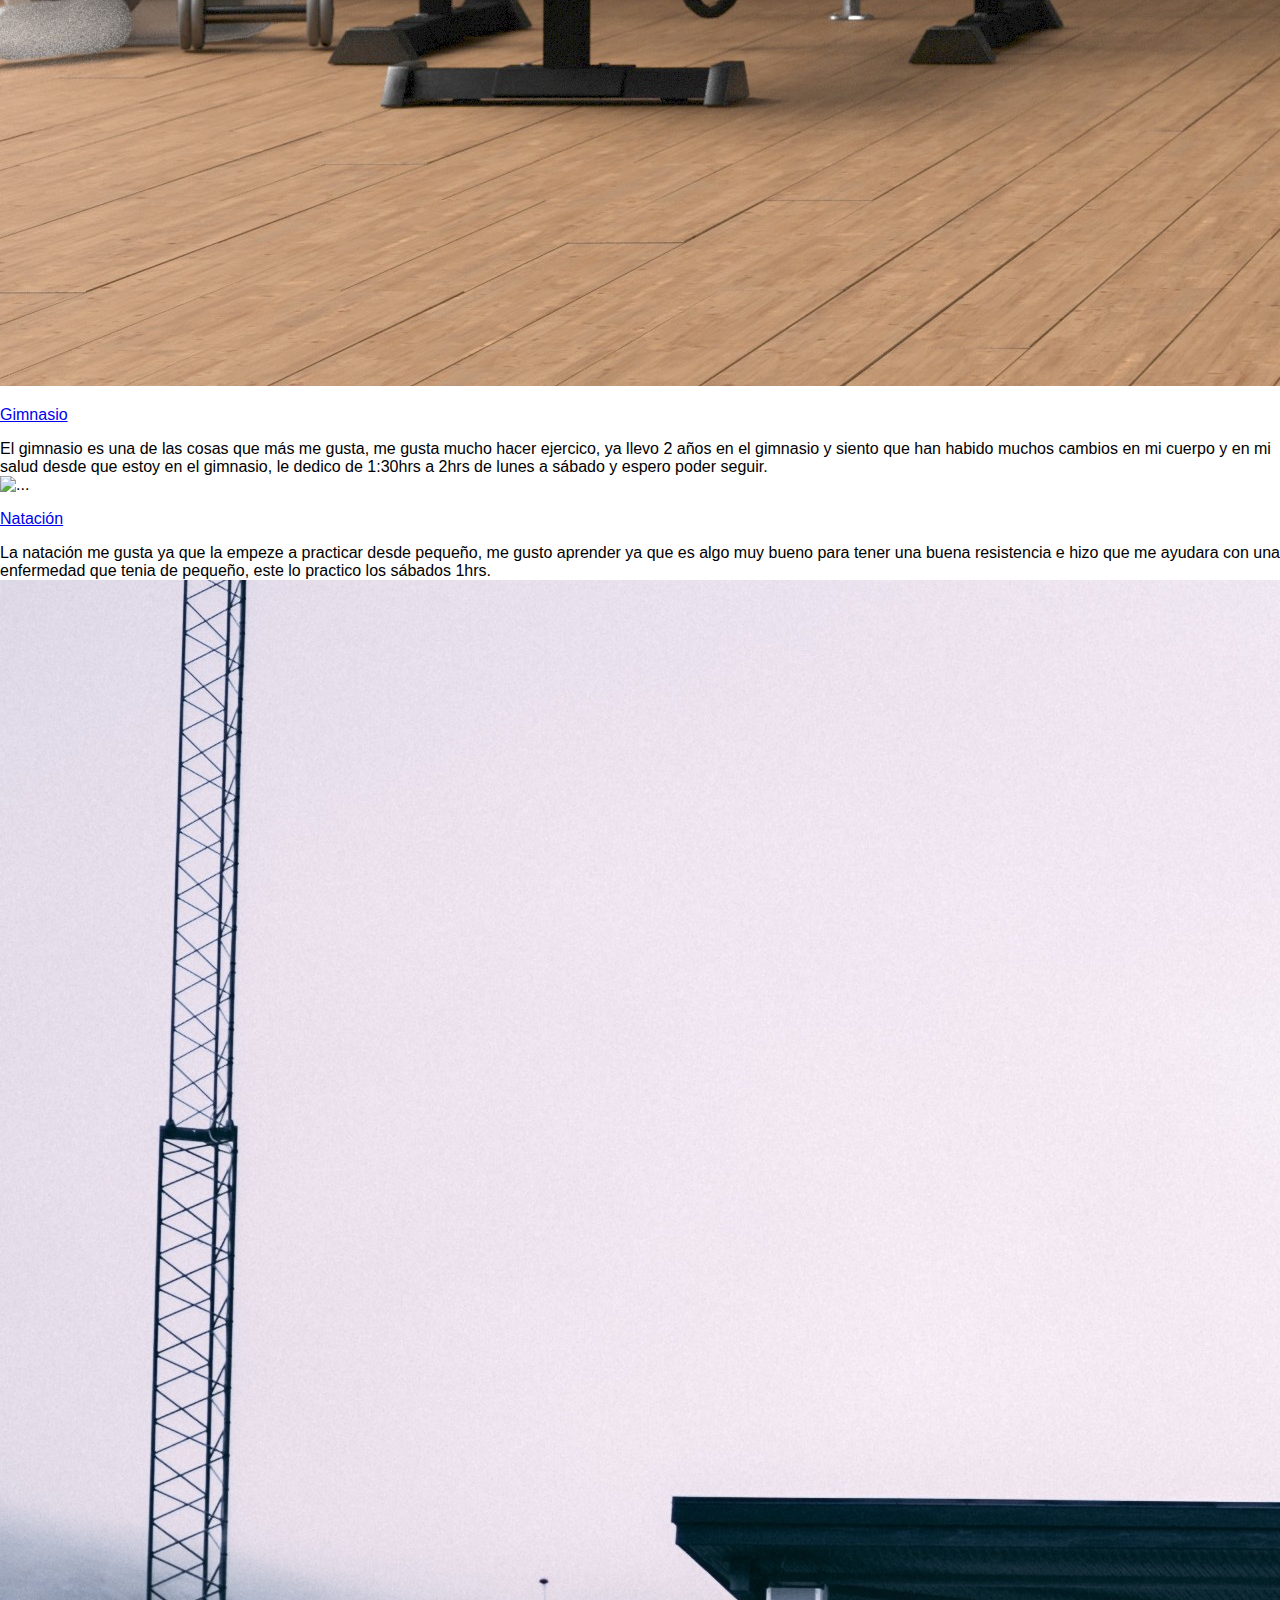
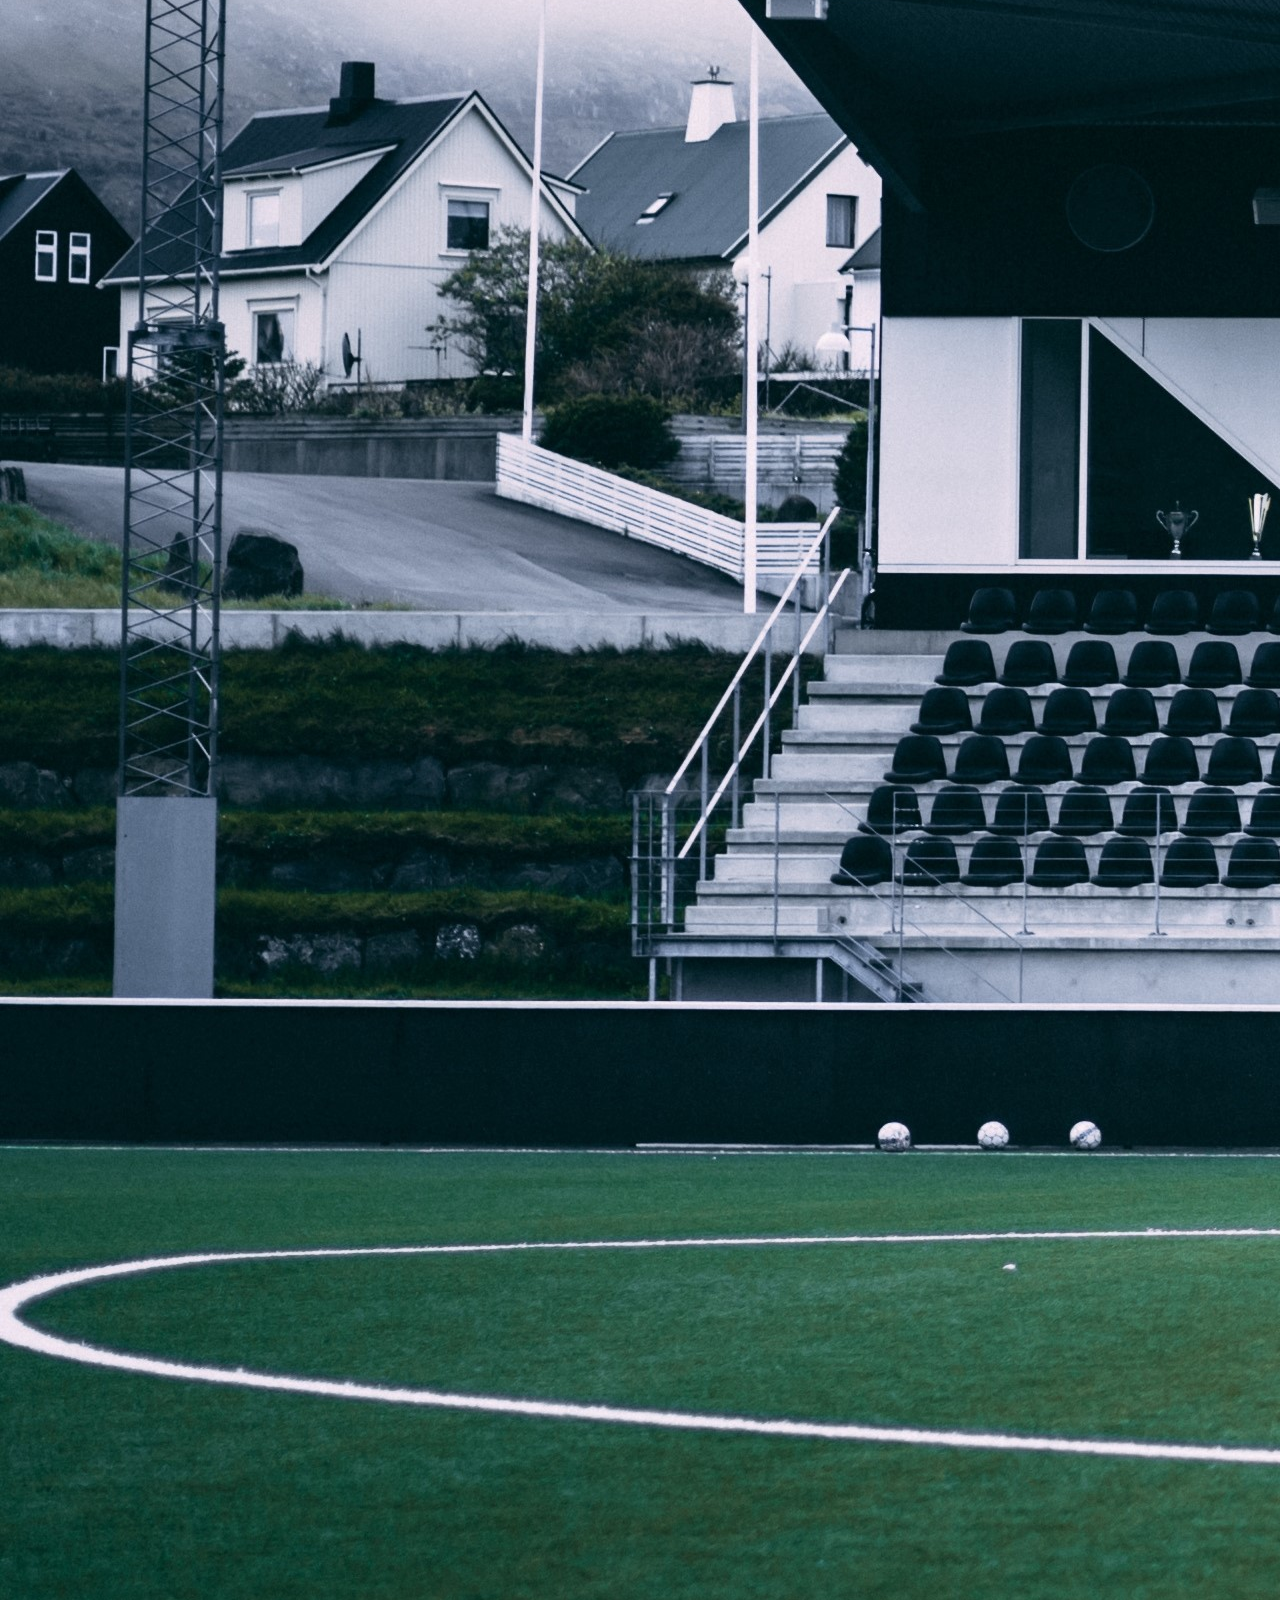
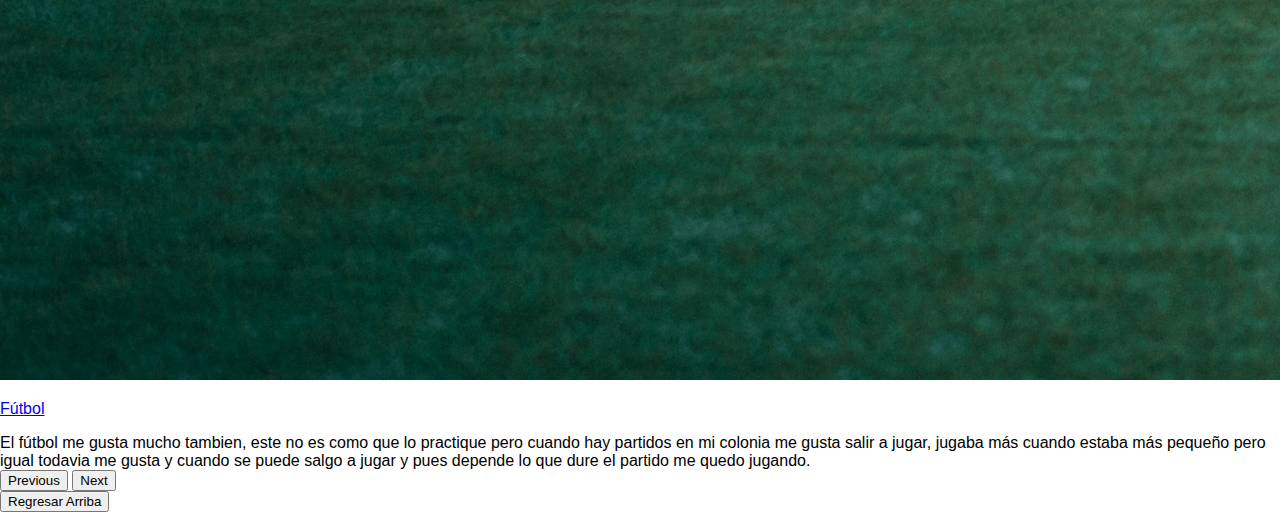
==== commit a562b433: "Se agrego 2 scrips uno en index y otro en potafolio, en el index se puso un boton para ir al inicio " ====
--- a/index.html
+++ b/index.html
@@ -79,9 +79,11 @@
                     </p>
                     <div class="collapse" id="collaps">
                         <div class="card card-body">
-                        El fútbol me gusta mucho tambien, este no es como que lo practique pero cuando hay partidos en mi colonia
-                        me gusta salir a jugar, jugaba más cuando estaba más pequeño pero igual todavia me gusta y cuando se puede
-                        salgo a jugar y pues depende lo que dure el partido me quedo jugando.
+                            El fútbol me gusta mucho tambien, este no es como que lo practique pero cuando hay partidos
+                            en mi colonia
+                            me gusta salir a jugar, jugaba más cuando estaba más pequeño pero igual todavia me gusta y
+                            cuando se puede
+                            salgo a jugar y pues depende lo que dure el partido me quedo jugando.
                         </div>
                     </div>
 
@@ -98,9 +100,13 @@
         </button>
     </div>
 
+    <button id="btnRegresar" onclick="regresarArriba()">Regresar Arriba</button>
+
+    <script src="/assets/scrip/index.js"></script>
     <script src="https://cdn.jsdelivr.net/npm/bootstrap@5.3.2/dist/js/bootstrap.bundle.min.js"
         integrity="sha384-C6RzsynM9kWDrMNeT87bh95OGNyZPhcTNXj1NW7RuBCsyN/o0jlpcV8Qyq46cDfL"
         crossorigin="anonymous"></script>
+
 </body>
 
 </html>--- a/assets/estilos/styleindex.css
+++ b/assets/estilos/styleindex.css
@@ -39,3 +39,5 @@
 
 
 
+
+
